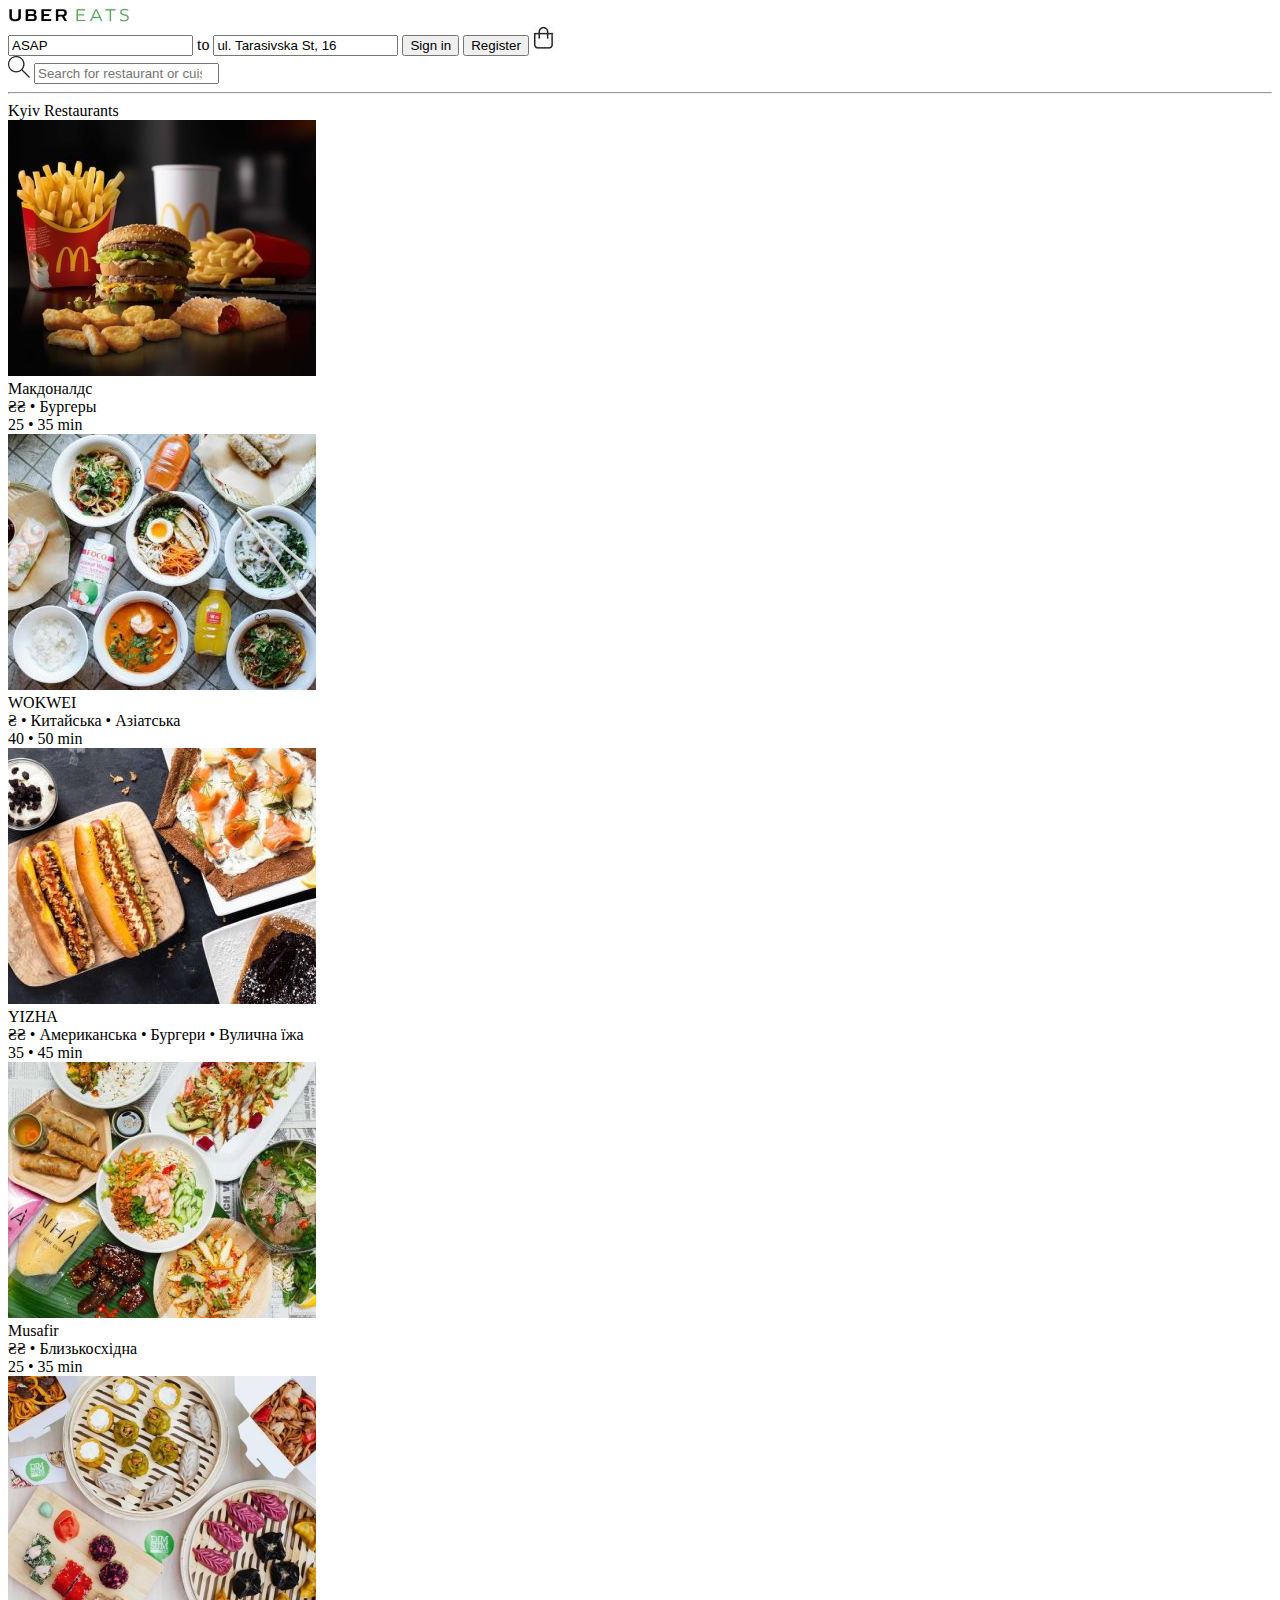
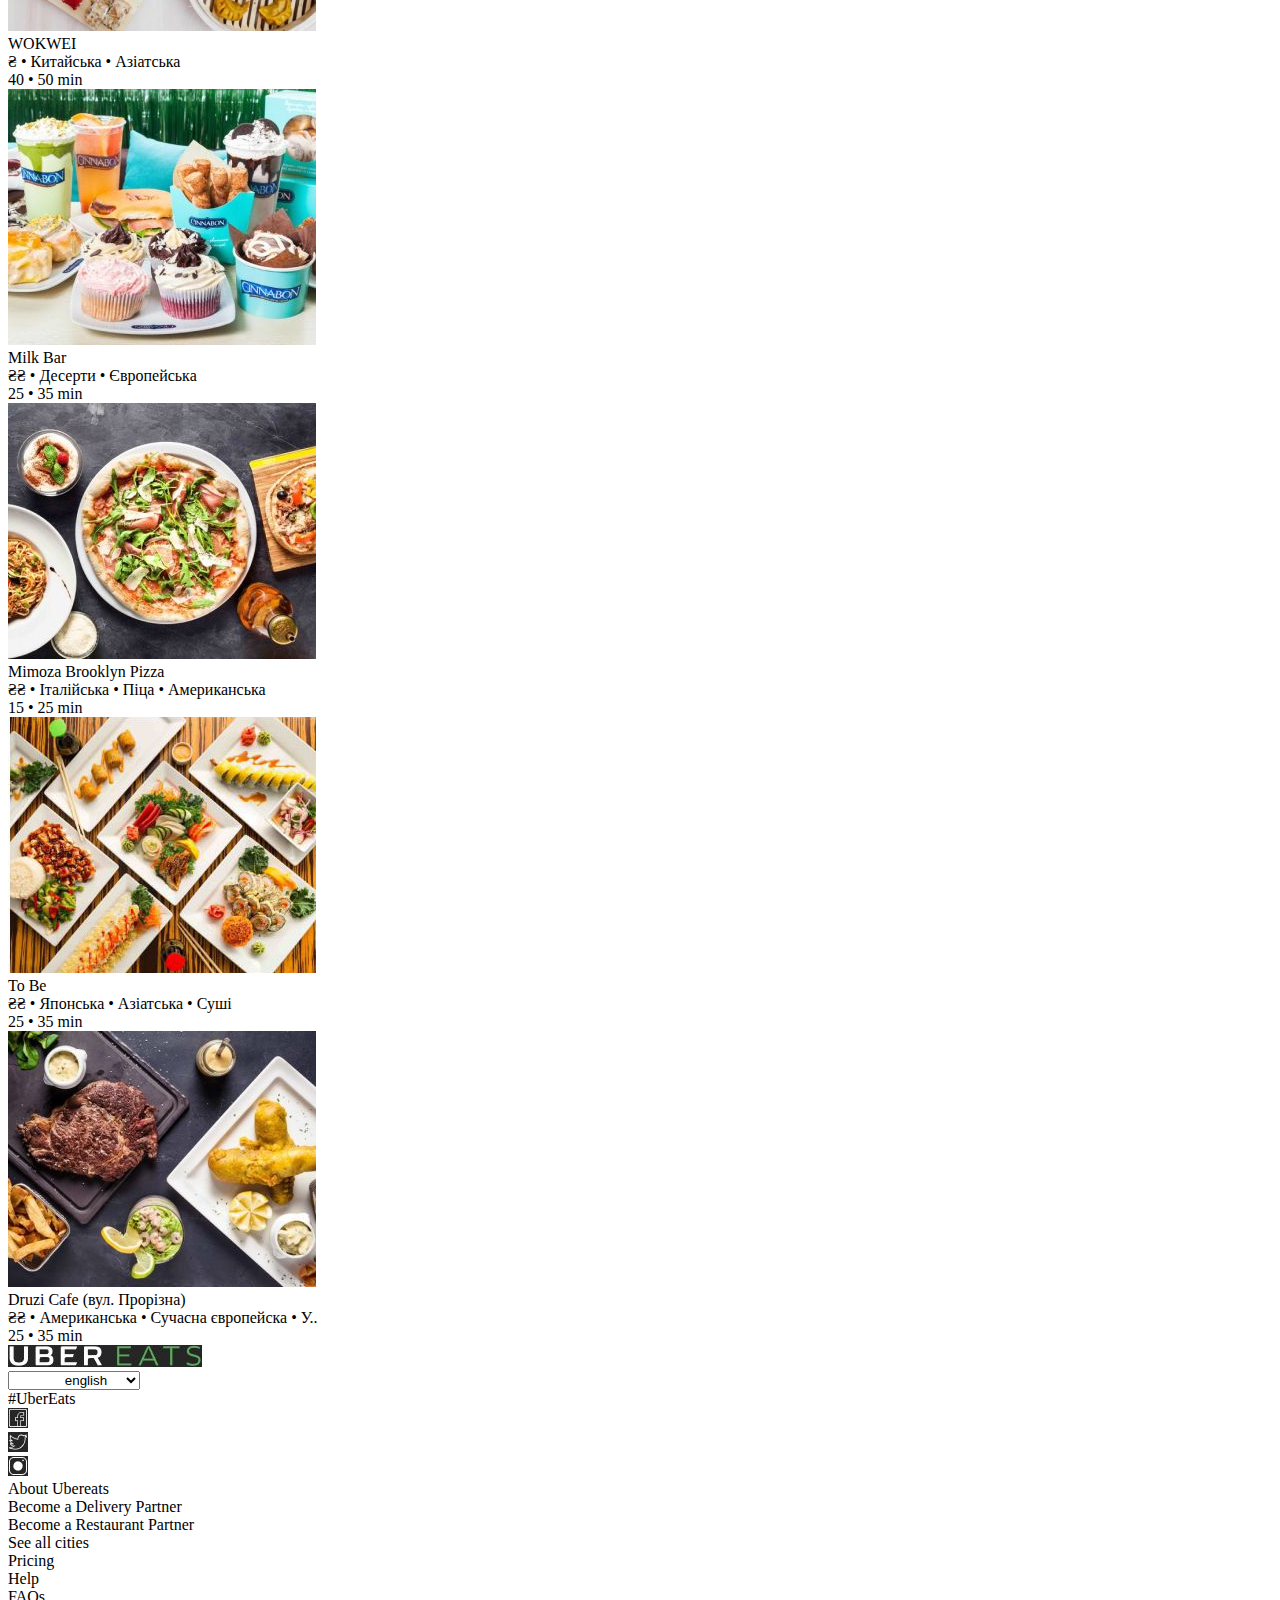
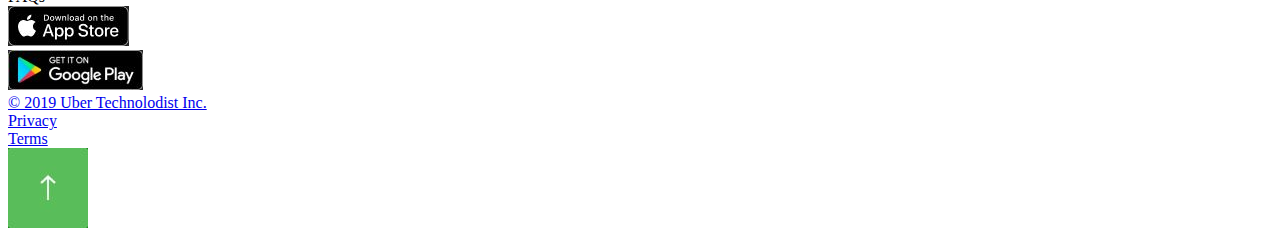
==== index.html @ e09a6342 "Part of solution" ====
<!doctype html>
<html lang="en">
<head>
  <meta charset="UTF-8">
  <meta name="viewport"
        content="width=device-width,
          user-scalable=no,
          initial-scale=1.0,
          maximum-scale=1.0,
          minimum-scale=1.0">
  <meta http-equiv="X-UA-Compatible" content="ie=edge">
  <link href="https://fonts.googleapis.com/css?family=Noto+Sans&display=swap" rel="stylesheet">
  <link rel="shortcut icon" type="image/png" href="./images/favicon.jpg"/>
  <title>Uber eats</title>
  <link rel="stylesheet" href="./scss/header.css">
  <link rel="stylesheet" href="./scss/footer.css">
  <link rel="stylesheet" href="./scss/card.css">
  <link rel="stylesheet" href="./scss/media.css">
</head>
<body>

<!-- HEADER -->

  <header class="header">

    <div class="header__logo-block">

      <a href="#" class="header__logo-link">
        <img
          src="./images/logo_uber.jpeg.jpg"
          alt="logo"
          class="header__logo"
        >
      </a>

    </div>


<div class="header__ather-blocks">

    <label for="from">
      <input
        type="text"
        value="ASAP"
        name="from"
        class="header__input first">
    </label>


    <span class="header__light-text">
      to
    </span>

    <label for="to">
      <input
        type="text"
        value="ul. Tarasivska St, 16"
        name="to"
        class="header__input second">
    </label>



    <button class="header__button signin-button">
      Sign in
    </button>

    <button class="header__button register-button">
      Register
    </button>

    <img class="header__cart" src="./images/cart_icon.jpg" alt="cart icon">

</div>

  </header>

<!-- MAIN -->

  <main class="main">

    <div class="main__search-block">

    <img src="./images/search.jpg" class="main__search-image">

      <label for="search">
          <input
            type="search"
            name="search"
            placeholder="Search for restaurant or cuisine"
            class="card__search">
        </label>
    </div>

<hr>

<div class="main__place-restaurant">
  Kyiv Restaurants
</div>

<div class="cards">

 <div class="card">

    <div class="card__image">
      <img src="./images/macDonalds.jpg" alt="MacDonalds">
    </div>

    <div class="card__restaurant">
      Макдоналдс
    </div>

    <div class="card__food-type">
        ₴₴ • Бургеры
    </div>

    <div class="card__price">
      25 • 35 min
    </div>

 </div>

 <div class="card">

    <div class="card__image">
      <img src="./images/wokwei.jpg" alt="wokwei">
    </div>

    <div class="card__restaurant">
      WOKWEI
    </div>

    <div class="card__food-type">
        ₴ • Китайська • Азіатська
    </div>

    <div class="card__price">
      40 • 50 min
    </div>

 </div>

  <div class="card">

    <div class="card__image">
      <img src="./images/yizha.jpg" alt="yizha">
    </div>

    <div class="card__restaurant">
      YIZHA
    </div>

    <div class="card__food-type">
        ₴₴ • Американська • Бургери • Вулична їжа
    </div>

    <div class="card__price">
      35 • 45 min
    </div>

 </div>

 <div class="card">

    <div class="card__image">
      <img src="./images/musafir.jpg" alt="musafir">
    </div>

    <div class="card__restaurant">
      Musafir
    </div>

    <div class="card__food-type">
        ₴₴ • Близькосхідна
    </div>

    <div class="card__price">
      25 • 35 min
    </div>

 </div>

 <div class="card">

    <div class="card__image">
      <img src="./images/wokwei_1.jpg" alt="wokwei">
    </div>

    <div class="card__restaurant">
      WOKWEI
    </div>

    <div class="card__food-type">
        ₴ • Китайська • Азіатська
    </div>

    <div class="card__price">
     40 • 50 min
    </div>

 </div>

 <div class="card">

    <div class="card__image">
      <img src="./images/milk_bar.jpg" alt="Milk Bar">
    </div>

    <div class="card__restaurant">
      Milk Bar
    </div>

    <div class="card__food-type">
        ₴₴ • Десерти • Європейська
    </div>

    <div class="card__price">
      25 • 35 min
    </div>

 </div>

 <div class="card">

    <div class="card__image">
      <img src="./images/mimoza.jpg" alt="mimoza">
    </div>

    <div class="card__restaurant">
      Mimoza Brooklyn Pizza
    </div>

    <div class="card__food-type">
        ₴₴ • Італійська • Піца • Американська
    </div>

    <div class="card__price">
      15 • 25 min
    </div>

 </div>

 <div class="card">

    <div class="card__image">
      <img src="./images/to_be.jpg" alt="Yo Be">
    </div>

    <div class="card__restaurant">
      To Be
    </div>

    <div class="card__food-type">
        ₴₴ • Японська • Азіатська • Суші
    </div>

    <div class="card__price">
      25 • 35 min
    </div>

 </div>

 <div class="card">

    <div class="card__image">
      <img src="./images/druzi_cafe.jpg" alt="druzi">
    </div>

    <div class="card__restaurant">
      Druzi Cafe (вул. Прорізна)
    </div>

    <div class="card__food-type">
        ₴₴ • Американська • Сучасна європейска • У..
    </div>

    <div class="card__price">
      25 • 35 min
    </div>

 </div>

</div>

  </main>

  <!-- FOOTER -->

  <footer class="footer">
    <div class="footer__logo">
      <img src="./images/footer/footer_logo.jpg" alt="Logo">
    </div>

  <div class="footer__boxes">

    <div class="footer__box-top">

      <div class="footer__box-top-left">

      <div class="footer__box-top-social">
        <select class="footer__box-top-social--language" id="">
          <option>&nbsp;&nbsp;&nbsp;&nbsp;&nbsp;&nbsp;&nbsp;&nbsp;&nbsp;&nbsp;&nbsp;&nbsp;&nbsp;&nbsp;english</option>
          <option>&nbsp;&nbsp;&nbsp;&nbsp;&nbsp;&nbsp;&nbsp;&nbsp;&nbsp;&nbsp;&nbsp;&nbsp;&nbsp;&nbsp;укрїнська</option>
          <option>&nbsp;&nbsp;&nbsp;&nbsp;&nbsp;&nbsp;&nbsp;&nbsp;&nbsp;&nbsp;&nbsp;&nbsp;&nbsp;&nbsp;русский</option>
        </select>
      </div>

      <div class="footer__box-top-social--hash">
        <span class="footer__box-top-social--hash---green-elem">#</span>UberEats
      </div>

      <div class="footer__box-top-social--icons">
        <div class="footer__box-top-social--icons---facebook"><img src="./images/footer/footer_facebook.jpg"></div>
        <div class="footer__box-top-social--icons---tweeter"><img src="./images/footer/footer_tweeter.jpg"></div>
        <div class="footer__box-top-social--icons---instagram"><img src="./images/footer/footer_insta.jpg"></div>
      </div>

     </div>

      <div class="footer__box-top-social--middleblock">
        <div class="footer__box-top-social--middleblock---link">About Ubereats</div>
        <div class="footer__box-top-social--middleblock---link">Become a Delivery Partner</div>
        <div class="footer__box-top-social--middleblock---link">Become a Restaurant Partner</div>
      </div>

      <div class="footer__box-top-social--middleblock">
          <div class="footer__box-top-social--middleblock---link">See all cities</div>
          <div class="footer__box-top-social--middleblock---link">Pricing</div>
          <div class="footer__box-top-social--middleblock---link">Help</div>
          <div class="footer__box-top-social--middleblock---link">FAQs</div>
        </div>

    </div>

    <div class="footer__box-middle">
      <div class="footer__box-middle--AppStore"><img src="./images/footer/footer_appStore.jpg" alt="AppStore"></div>
      <div class="footer__box-middle--GoodlePlay"><img src="./images/footer/footer_googlePlay.jpg" alt="GooglePlay"></div>
    </div>

    <div class="footer__box-bottom">

      <div class="footer__box-bottom--link"><a href="#">© 2019 Uber Technolodist Inc.</a></div>
      <div class="footer__box-bottom--link"><a href="#">Privacy</a></div>
      <div class="footer__box-bottom--link"><a href="#">Terms</a></div>

    </div>

  </div>

  <img src="./images/footer/footer_up_button.jpg" class="footer__up-buttom">

  </footer>

</body>
</html>
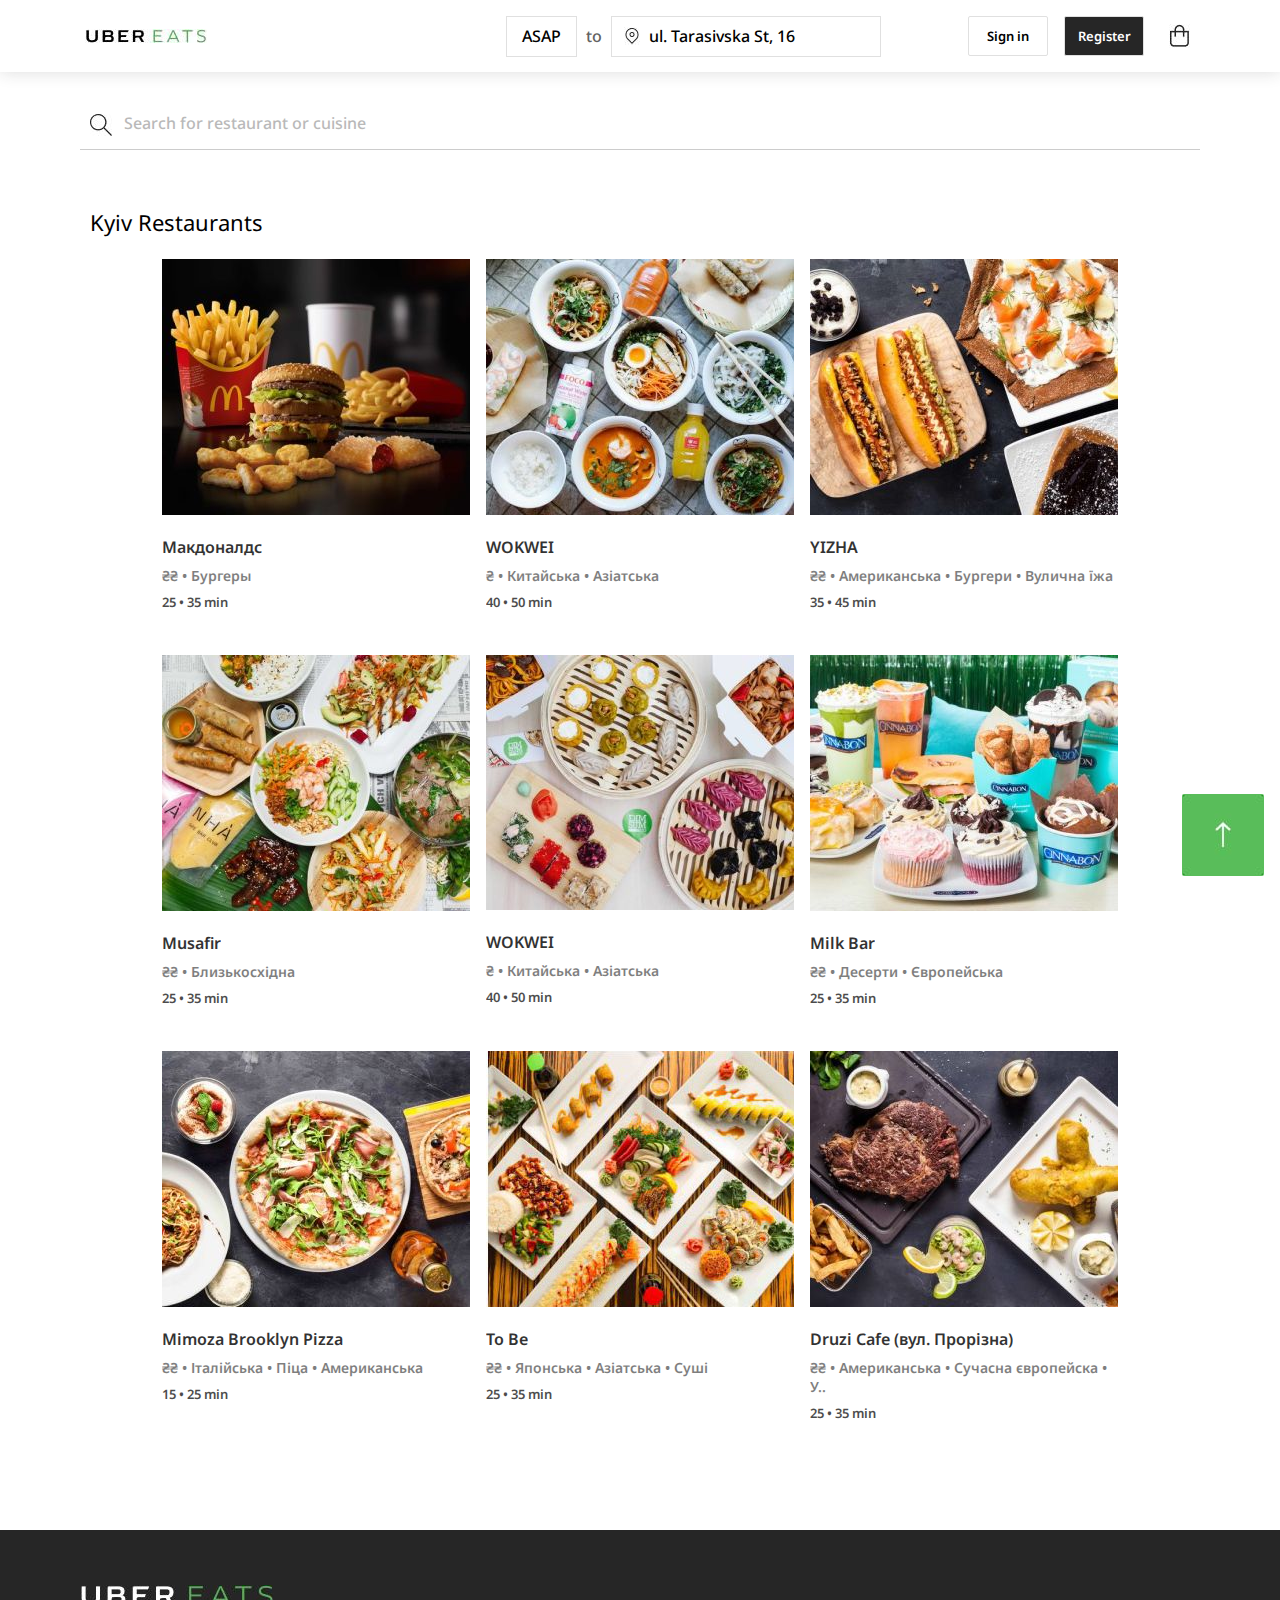
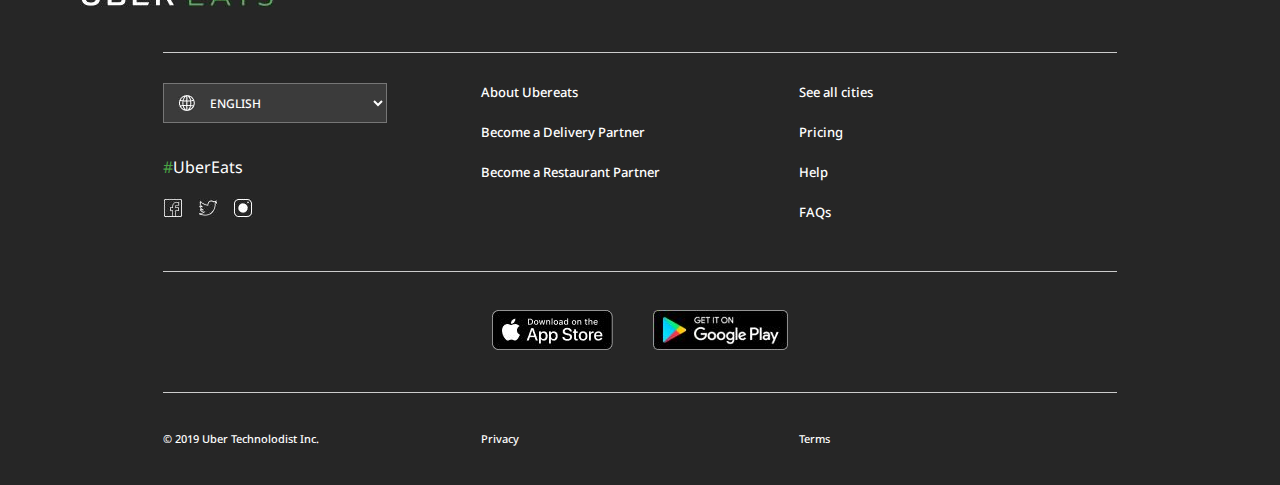
==== commit 086b9da4: "Part of solution" ====
--- a/index.html
+++ b/index.html
@@ -12,10 +12,7 @@
   <link href="https://fonts.googleapis.com/css?family=Noto+Sans&display=swap" rel="stylesheet">
   <link rel="shortcut icon" type="image/png" href="./images/favicon.jpg"/>
   <title>Uber eats</title>
-  <link rel="stylesheet" href="./scss/header.css">
-  <link rel="stylesheet" href="./scss/footer.css">
-  <link rel="stylesheet" href="./scss/card.css">
-  <link rel="stylesheet" href="./scss/media.css">
+  <link rel="stylesheet" href="./style.css">
 </head>
 <body>
 
--- a/style.css
+++ b/style.css
@@ -0,0 +1,428 @@
+body {
+  padding: 0;
+  margin: 0;
+}
+
+.header {
+  display: flex;
+  justify-content: space-between;
+  flex-wrap: wrap;
+  height: 72px;
+  align-items: center;
+  box-shadow: 0px 0px 16px rgba(38, 38, 38, 0.16);
+  padding-left: 80px;
+  padding-right: 80px;
+}
+
+.header__logo {
+  display: block;
+  margin-right: auto;
+  margin-left: 5px;
+}
+
+.header__logo:hover {
+  cursor: pointer;
+}
+
+.header__ather-blocks {
+  display: flex;
+  align-items: center;
+  flex-wrap: wrap;
+}
+
+input.header__input {
+  font-family: "Noto Sans", sans-serif;
+  font-size: 16px;
+  font-weight: 500;
+  text-align: center;
+  height: 37px;
+  border: 1px solid #E0E0E0;
+  outline: 0;
+}
+
+input.first {
+  width: 65px;
+  outline: 0;
+}
+
+.header__light-text {
+  font-family: "Noto Sans", sans-serif;
+  font-weight: 500;
+  color: #626262;
+  margin: 0 9px;
+}
+
+input.second {
+  background-image: url(../images/geoposition_icon.jpg);
+  background-repeat: no-repeat;
+  background-position: 12px;
+  text-align: left;
+  padding-left: 37px;
+  margin-right: 87px;
+  outline: 0;
+  display: flex;
+  justify-content: flex-start;
+}
+
+.header__button {
+  height: 40px;
+  width: 80px;
+  background-color: #ffffff;
+  font-family: "Noto Sans", sans-serif;
+  font-size: 13px;
+  font-weight: 600;
+  text-align: center;
+  border: 1px solid #E0E0E0;
+  border-radius: 2px;
+  cursor: pointer;
+}
+
+.signin-button {
+  margin-right: 16px;
+}
+
+.signin-button:active {
+  background: #59BD5A;
+}
+
+.register-button:active {
+  background: #59BD5A;
+}
+
+.register-button {
+  background-color: #262626;
+  margin-right: 25px;
+  color: #ffffff;
+}
+
+.header__cart {
+  margin-right: 10px;
+}
+
+.header__cart:hover {
+  cursor: pointer;
+}
+
+.main {
+  padding: 0 80px;
+}
+
+.main__place-restaurant {
+  font-family: "Noto Sans", sans-serif;
+  font-style: normal;
+  font-weight: normal;
+  font-size: 22px;
+  line-height: 34px;
+  margin-top: 55px;
+  margin-bottom: 20px;
+  margin-left: 10px;
+  display: flex;
+  justify-content: flex-start;
+}
+
+.main__search-block {
+  display: flex;
+  align-items: flex-end;
+}
+
+.main__search-image {
+  margin: 10px 10px 5px;
+}
+
+.card__search {
+  font-family: "Noto Sans", sans-serif;
+  font-size: 16px;
+  font-weight: 500;
+  text-align: left;
+  height: 37px;
+  width: 962px;
+  outline: 0;
+  margin-top: 32px;
+  border: none;
+  box-sizing: border-box;
+  border-radius: 2px;
+  color: #1d1d1d;
+  opacity: 0.5;
+  outline: none !important;
+}
+
+hr {
+  background-color: #555;
+  border: 0px none;
+  height: 1px;
+  opacity: 0.3;
+}
+
+.card {
+  font-family: "Noto Sans", sans-serif;
+  font-style: normal;
+  font-weight: normal;
+}
+
+.card:hover {
+  cursor: pointer;
+}
+
+.card__restaurant {
+  opacity: 0.8;
+  font-size: 16px;
+  font-weight: 600;
+  margin: 16px 0 8px;
+}
+
+.card__food-type {
+  font-weight: 600;
+  font-size: 14px;
+  opacity: 0.5;
+  margin: 8px 0;
+}
+
+.card__price {
+  font-weight: 600;
+  opacity: 0.7;
+  font-size: 13px;
+  margin: 8px 0;
+}
+
+.cards {
+  display: grid;
+  grid-template-columns: 308px 308px 308px;
+  grid-column-gap: 16px;
+  grid-row-gap: 36px;
+  justify-content: center;
+  margin-bottom: 100px;
+}
+
+.footer {
+  height: 500px;
+  background: #262626;
+  padding-left: 80px;
+  padding-right: 80px;
+  padding-top: 55px;
+  display: flex;
+  flex-wrap: wrap;
+  flex-direction: column;
+}
+
+.footer__logo {
+  height: 22px;
+  width: 194px;
+}
+
+.footer__logo:hover {
+  cursor: pointer;
+}
+
+.footer__boxes {
+  display: flex;
+  flex-direction: column;
+  padding-top: 45px;
+}
+
+.footer__box-top {
+  display: flex;
+  justify-content: center;
+  border-top: 1px solid #ccc;
+  border-bottom: 1px solid #ccc;
+  height: 220px;
+  padding-top: 30px;
+  box-sizing: border-box;
+  margin: 0 auto;
+}
+
+.footer__box-top-social--middleblock---link {
+  width: 318px;
+  height: 40px;
+  font-family: "Noto Sans", sans-serif;
+  font-size: 13px;
+  font-weight: 500;
+  color: #fff;
+}
+
+.footer__box-top-social--middleblock---link:hover {
+  cursor: pointer;
+}
+
+.footer__box-middle {
+  border-bottom: 1px solid #ccc;
+  height: 120px;
+}
+
+.footer__box-middle--AppStore {
+  cursor: pointer;
+}
+
+.footer__box-middle--GoodlePlay {
+  cursor: pointer;
+}
+
+.footer__box-top-social {
+  width: 318px;
+}
+
+.footer__box-top-social--language {
+  background-color: #3B3B3B;
+  font-family: "Noto Sans", sans-serif;
+  font-size: 12px;
+  font-weight: 500;
+  text-transform: uppercase;
+  height: 40px;
+  width: 224px;
+  color: white;
+  background-image: url(../images/footer/footer_globus.jpg);
+  background-repeat: no-repeat;
+  background-position: 14px;
+  cursor: pointer;
+}
+
+.footer__box-top-social--hash {
+  color: #fff;
+  margin-top: 33px;
+  cursor: pointer;
+  font-family: "Noto Sans", sans-serif;
+  font-size: 16px;
+  width: 318px;
+}
+
+.footer__box-top-social--hash---green-elem {
+  color: #49A144;
+}
+
+.footer__box-top-social--icons {
+  display: flex;
+  margin-top: 20px;
+  width: 318px;
+}
+
+.footer__box-top-social--icons---facebook {
+  margin-right: 15px;
+}
+
+.footer__box-top-social--icons---facebook:hover {
+  cursor: pointer;
+}
+
+.footer__box-top-social--icons---tweeter {
+  margin-right: 15px;
+}
+
+.footer__box-top-social--icons---tweeter:hover {
+  cursor: pointer;
+}
+
+.footer__box-top-social--icons---instagram:hover {
+  cursor: pointer;
+}
+
+.footer__box-top-social--middleblock {
+  display: flex;
+  flex-direction: column;
+  width: 318px;
+}
+
+.footer__box-middle {
+  display: flex;
+  justify-content: center;
+  align-items: center;
+  width: 954px;
+  margin: 0 auto;
+}
+
+.footer__box-middle--AppStore {
+  margin-right: 40px;
+}
+
+.footer__box-bottom {
+  display: flex;
+  justify-content: center;
+  align-items: center;
+  height: 90px;
+}
+
+.footer__box-bottom--link {
+  width: 318px;
+}
+
+.footer__box-bottom--link a {
+  font-family: "Noto Sans", sans-serif;
+  font-size: 11px;
+  font-weight: 500;
+  color: #fff;
+  text-decoration: none;
+  cursor: pointer;
+}
+
+.footer__up-buttom {
+  width: 80px;
+  height: 80px;
+  position: fixed;
+  bottom: 24px;
+  right: 16px;
+  z-index: 99;
+  outline: none;
+  background-color: #59bd5a;
+  border: 1px solid transparent;
+  border-radius: 2px;
+}
+
+.footer__up-buttom:hover {
+  background-color: #262626;
+  border: 1px solid #59bd5a;
+  cursor: pointer;
+}
+
+.footer__up-buttom img {
+  display: flex;
+  margin: 0 auto;
+  text-align: center;
+  justify-content: center;
+  align-items: center;
+  width: 16px;
+  height: 25px;
+}
+
+@media (max-width: 964px) {
+  .cards {
+    display: grid;
+    grid-template-columns: 376px 376px;
+    grid-column-gap: 16px;
+    grid-row-gap: 36px;
+    justify-content: center;
+    margin-bottom: 100px;
+  }
+
+  .card__image img {
+    width: 376px;
+    height: 256px;
+  }
+
+  .header {
+    padding-left: 10px;
+    padding-right: 10px;
+  }
+
+  .footer {
+    padding-left: 10px;
+    padding-right: 10px;
+  }
+
+  .main {
+    padding: 0 10px;
+  }
+
+  input.second {
+    margin-right: 57px;
+  }
+}
+@media (min-width: 1352px) and (max-width: 2000px) {
+  .cards {
+    display: grid;
+    grid-template-columns: 308px 308px 308px 308px;
+    grid-column-gap: 16px;
+    grid-row-gap: 36px;
+    justify-content: center;
+    margin-bottom: 100px;
+  }
+}
+
+/*# sourceMappingURL=style.css.map */
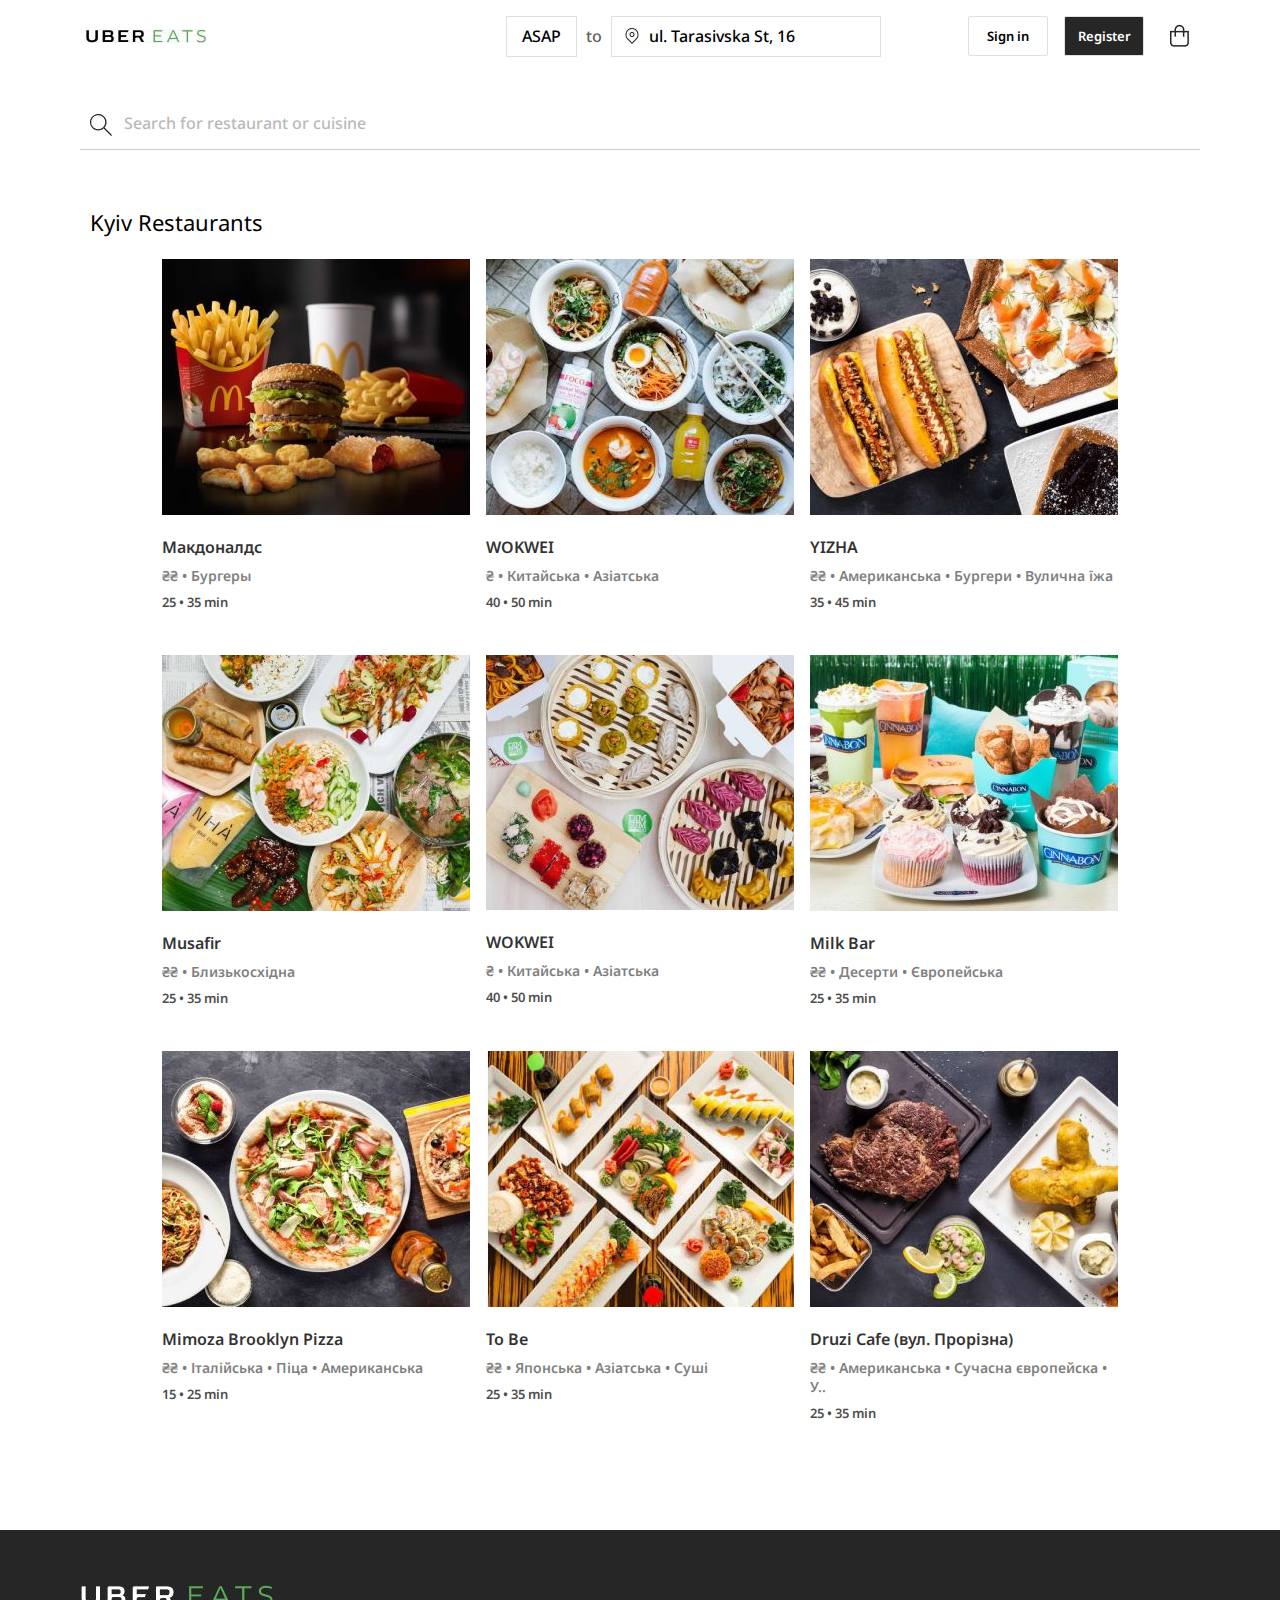
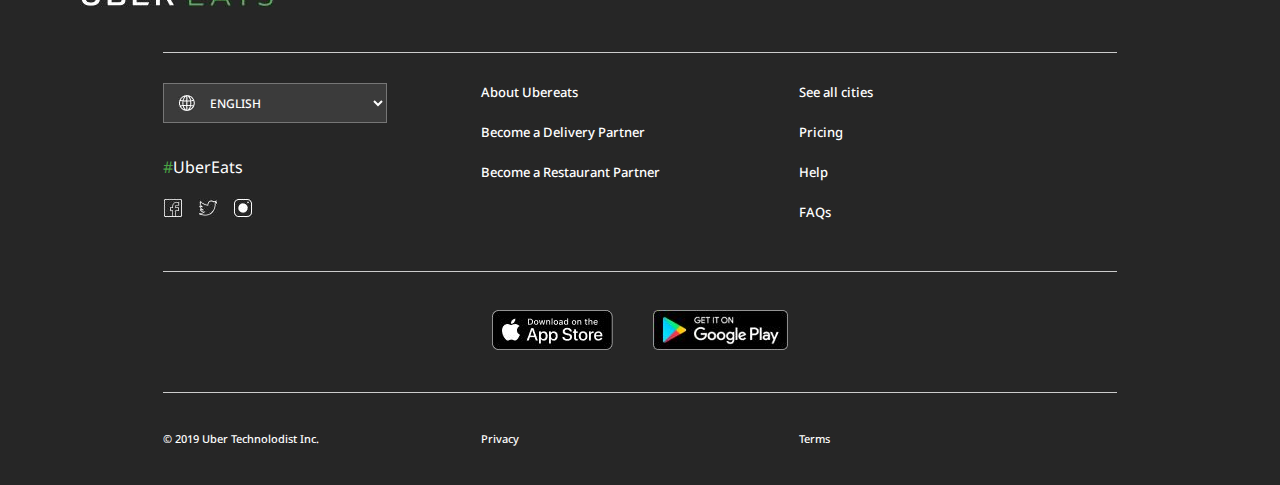
==== commit 353de73b: "fix" ====
--- a/index.html
+++ b/index.html
@@ -20,6 +20,8 @@
 
   <header class="header">
 
+      <img src="./images/footer/footer_up_button.jpg" class="footer__up-buttom">
+
     <div class="header__logo-block">
 
       <a href="#" class="header__logo-link">
@@ -343,10 +345,11 @@
     </div>
 
   </div>
+</footer>
 
   <img src="./images/footer/footer_up_button.jpg" class="footer__up-buttom">
 
-  </footer>
+
 
 </body>
 </html>
--- a/style.css
+++ b/style.css
@@ -104,7 +104,10 @@
 }
 
 .main {
+  position: relative;
   padding: 0 80px;
+  z-index: 500;
+  background-color: white;
 }
 
 .main__place-restaurant {
@@ -358,7 +361,7 @@
   position: fixed;
   bottom: 24px;
   right: 16px;
-  z-index: 99;
+  z-index: 1;
   outline: none;
   background-color: #59bd5a;
   border: 1px solid transparent;
